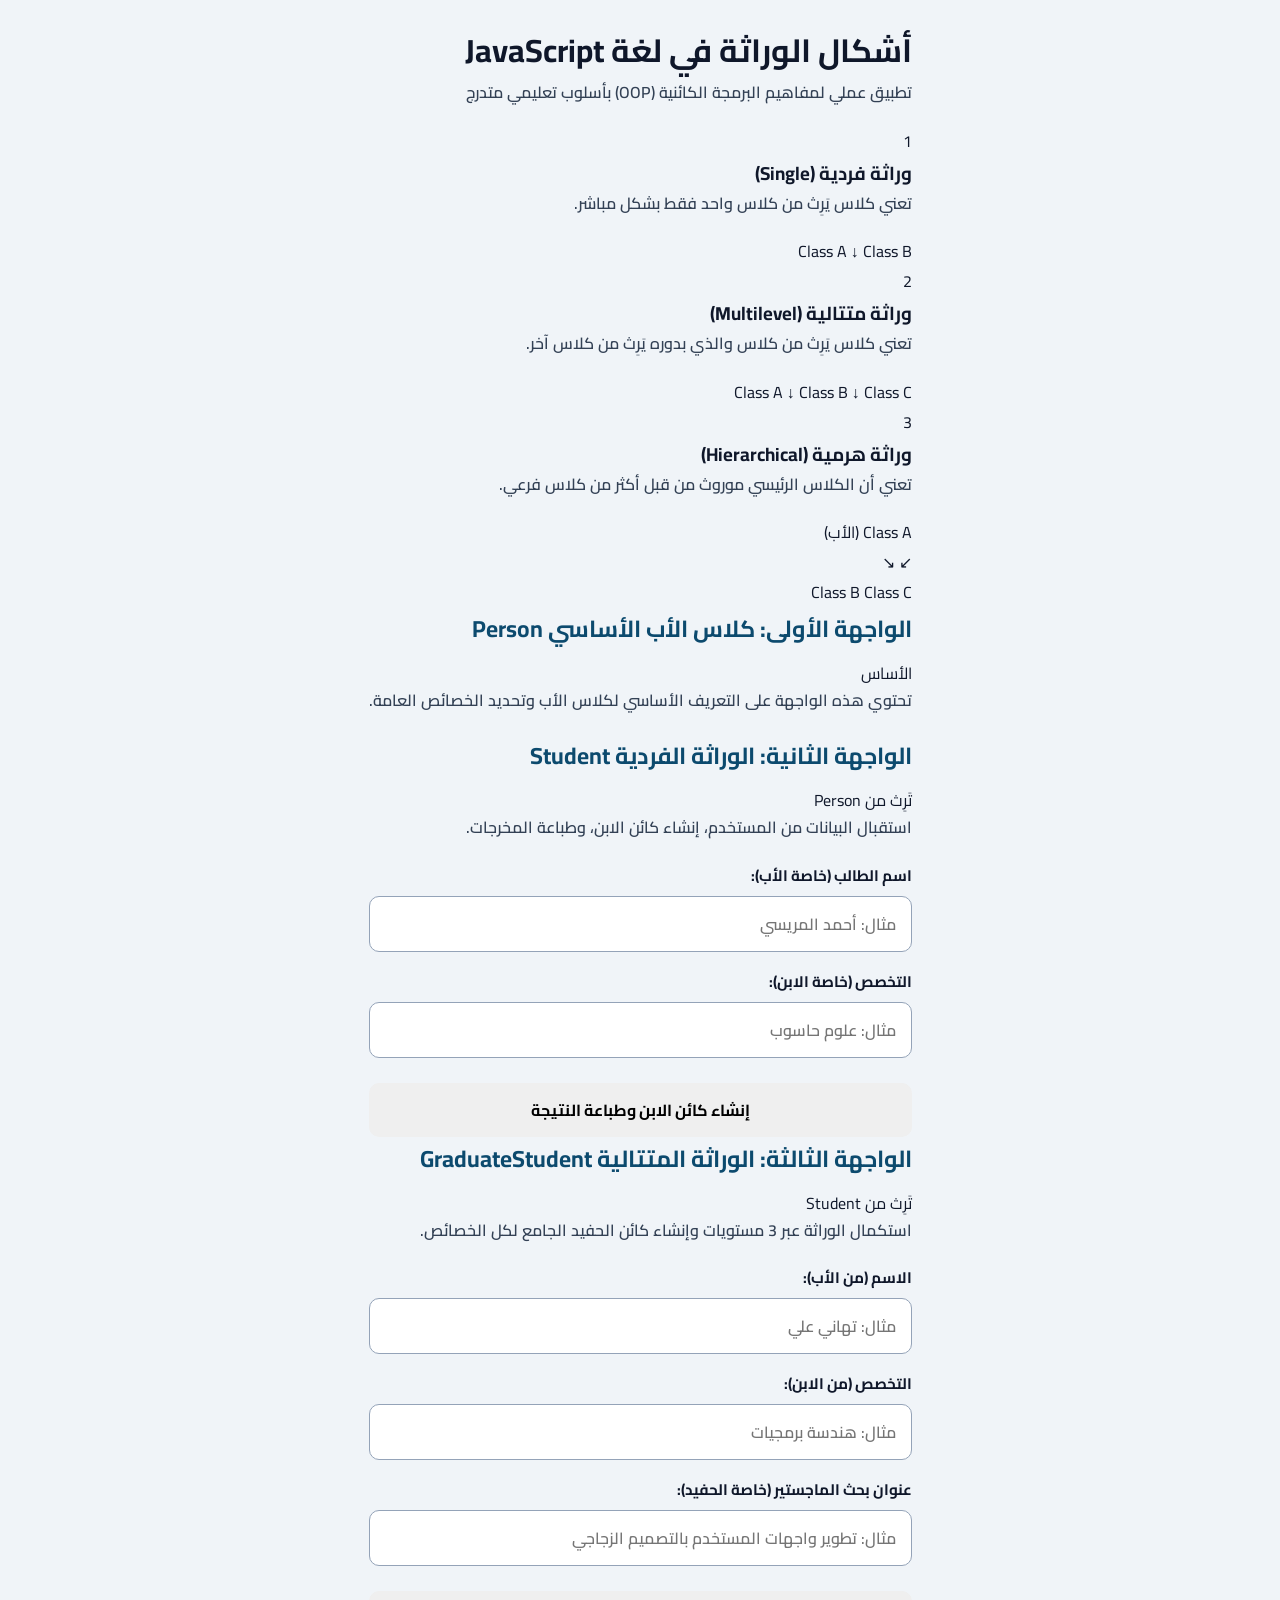
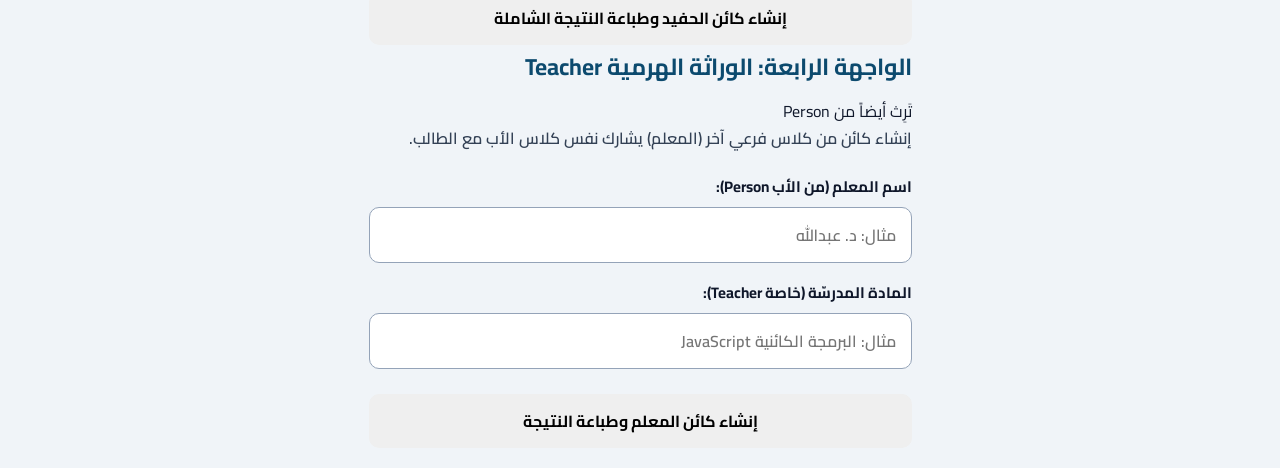
==== index.html @ 17c1164f "Add files via upload" ====
<!DOCTYPE html>
<html lang="ar" dir="rtl">
<head>
    <meta charset="UTF-8">
    <meta name="viewport" content="width=device-width, initial-scale=1.0">
    <title>مفاهيم الوراثة في JavaScript - أسلوب هرمش</title>
    <link rel="stylesheet" href="style.css">
</head>
<body>

    <div class="background-decor">
        <div class="blob blob-1"></div>
        <div class="blob blob-2"></div>
        <div class="blob blob-3"></div>
    </div>

    <div class="main-container">
        
        <!-- Header -->
        <header class="header-card">
            <h1>أشكال الوراثة في لغة JavaScript</h1>
            <p>تطبيق عملي لمفاهيم البرمجة الكائنية (OOP) بأسلوب تعليمي متدرج</p>
        </header>

        <!-- قسم العناوين والتعاريف الأساسية -->
        <section class="concepts-grid">
            <div class="concept-card">
                <div class="badge">1</div>
                <h3>وراثة فردية (Single)</h3>
                <p>تعني كلاس يَرِث من كلاس واحد فقط بشكل مباشر.</p>
                <div class="tree-box">
                    <span class="node">Class A</span>
                    <span class="arrow">↓</span>
                    <span class="node highlight">Class B</span>
                </div>
            </div>

            <div class="concept-card">
                <div class="badge">2</div>
                <h3>وراثة متتالية (Multilevel)</h3>
                <p>تعني كلاس يَرِث من كلاس والذي بدوره يَرِث من كلاس آخر.</p>
                <div class="tree-box">
                    <span class="node">Class A</span>
                    <span class="arrow">↓</span>
                    <span class="node">Class B</span>
                    <span class="arrow">↓</span>
                    <span class="node highlight">Class C</span>
                </div>
            </div>

            <div class="concept-card">
                <div class="badge">3</div>
                <h3>وراثة هرمية (Hierarchical)</h3>
                <p>تعني أن الكلاس الرئيسي موروث من قبل أكثر من كلاس فرعي.</p>
                <div class="tree-box">
                    <span class="node">Class A (الأب)</span>
                    <div class="branch">
                        <span>↙</span>
                        <span>↘</span>
                    </div>
                    <div class="horizontal-nodes">
                        <span class="node highlight">Class B</span>
                        <span class="node highlight">Class C</span>
                    </div>
                </div>
            </div>
        </section>

        <!-- التطبيق العملي التفاعلي -->
        <section class="interactive-section">
            
            <!-- الواجهة 1: كلاس الأب -->
            <div class="glass-card level-1">
                <div class="card-header">
                    <h2>الواجهة الأولى: كلاس الأب الأساسي <code>Person</code></h2>
                    <span class="tag">الأساس</span>
                </div>
                <p>تحتوي هذه الواجهة على التعريف الأساسي لكلاس الأب وتحديد الخصائص العامة.</p>
            </div>

            <!-- الواجهة 2: الوراثة الفردية وكلاس الابن -->
            <div class="glass-card level-2">
                <div class="card-header">
                    <h2>الواجهة الثانية: الوراثة الفردية <code>Student</code></h2>
                    <span class="tag">تَرِث من Person</span>
                </div>
                <p>استقبال البيانات من المستخدم، إنشاء كائن الابن، وطباعة المخرجات.</p>

                <div class="form-grid">
                    <div class="form-group">
                        <label>اسم الطالب (خاصة الأب):</label>
                        <input type="text" id="singleName" placeholder="مثال: أحمد المريسي">
                    </div>
                    <div class="form-group">
                        <label>التخصص (خاصة الابن):</label>
                        <input type="text" id="singleMajor" placeholder="مثال: علوم حاسوب">
                    </div>
                </div>

                <button class="btn btn-purple" onclick="runSingleInheritance()">إنشاء كائن الابن وطباعة النتيجة</button>
                <div id="outputSingle" class="output-box"></div>
            </div>

            <!-- الواجهة 3: الوراثة المتتالية (الحفيد) -->
            <div class="glass-card level-3">
                <div class="card-header">
                    <h2>الواجهة الثالثة: الوراثة المتتالية <code>GraduateStudent</code></h2>
                    <span class="tag">تَرِث من Student</span>
                </div>
                <p>استكمال الوراثة عبر 3 مستويات وإنشاء كائن الحفيد الجامع لكل الخصائص.</p>

                <div class="form-grid">
                    <div class="form-group">
                        <label>الاسم (من الأب):</label>
                        <input type="text" id="multiName" placeholder="مثال: تهاني علي">
                    </div>
                    <div class="form-group">
                        <label>التخصص (من الابن):</label>
                        <input type="text" id="multiMajor" placeholder="مثال: هندسة برمجيات">
                    </div>
                    <div class="form-group full-width">
                        <label>عنوان بحث الماجستير (خاصة الحفيد):</label>
                        <input type="text" id="multiThesis" placeholder="مثال: تطوير واجهات المستخدم بالتصميم الزجاجي">
                    </div>
                </div>

                <button class="btn btn-mauve" onclick="runMultilevelInheritance()">إنشاء كائن الحفيد وطباعة النتيجة الشاملة</button>
                <div id="outputMulti" class="output-box"></div>
            </div>

            <!-- الواجهة 4: الوراثة الهرمية -->
            <div class="glass-card level-hierarchical">
                <div class="card-header">
                    <h2>الواجهة الرابعة: الوراثة الهرمية <code>Teacher</code></h2>
                    <span class="tag">تَرِث أيضاً من Person</span>
                </div>
                <p>إنشاء كائن من كلاس فرعي آخر (المعلم) يشارك نفس كلاس الأب مع الطالب.</p>

                <div class="form-grid">
                    <div class="form-group">
                        <label>اسم المعلم (من الأب Person):</label>
                        <input type="text" id="teacherName" placeholder="مثال: د. عبدالله">
                    </div>
                    <div class="form-group">
                        <label>المادة المدرسّة (خاصة Teacher):</label>
                        <input type="text" id="teacherSubject" placeholder="مثال: البرمجة الكائنية JavaScript">
                    </div>
                </div>

                <button class="btn btn-dark-purple" onclick="runHierarchicalInheritance()">إنشاء كائن المعلم وطباعة النتيجة</button>
                <div id="outputTeacher" class="output-box"></div>
            </div>

        </section>

    </div>

    <script src="script.js"></script>
</body>
</html>
---- style.css ----
/* ===================================================
   تنسيق الخطوط الواضحة والأسود الداكن مع الأزرق الزجاجي
   =================================================== */
@import url('https://fonts.googleapis.com/css2?family=Cairo:wght@400;600;700&display=swap');

:root {
    --bg-main: #f0f4f8;                   
    --card-bg: rgba(255, 255, 255, 0.92);  
    --card-border: rgba(255, 255, 255, 1);
    
    /* تم تغيير لون النص الأساسي إلى الأسود الداكن المريح والواضح جداً */
    --text-primary: #0f172a;              
    --text-secondary: #334155;            
    
    --blue-light: #e0f2fe;                
    --blue-medium: #38bdf8;               
    --blue-deep: #0369a1;                 
    --blue-border-dark: #0284c7;          
    --blue-soft: #f0f9ff;                 
    --error-color: #dc2626;
    
    --shadow-soft: 0 12px 35px rgba(2, 132, 199, 0.1);
}

* {
    box-sizing: border-box;
    /* تعيين خط عربي أنيق وواضح (Cairo) لجميع النصوص والمكتوبات */
    font-family: 'Cairo', 'Segoe UI', Tahoma, Geneva, Verdana, sans-serif;
    margin: 0;
    padding: 0;
}

body {
    background-color: var(--bg-main);
    color: var(--text-primary);
    display: flex;
    justify-content: center;
    align-items: center;
    min-height: 100vh;
    direction: rtl;
    padding: 20px;
}

.card {
    background: var(--card-bg);
    backdrop-filter: blur(16px);
    -webkit-backdrop-filter: blur(16px);
    border: 1px solid var(--card-border);
    border-radius: 20px;
    padding: 35px;
    width: 100%;
    max-width: 550px;
    box-shadow: var(--shadow-soft);
    animation: fadeIn 0.4s ease-in-out;
}

@keyframes fadeIn {
    from { opacity: 0; transform: translateY(10px); }
    to { opacity: 1; transform: translateY(0); }
}

/* الحواف الجانبية باللون الأزرق الغامق */
.page-1-card { border-right: 6px solid #0f172a; }
.page-2-card { border-right: 6px solid #0284c7; }
.page-3-card { border-right: 6px solid #0369a1; }

h2 {
    color: #0c4a6e;
    font-size: 1.45rem;
    font-weight: 700;
    margin-bottom: 8px;
}

p {
    color: var(--text-secondary);
    font-size: 1rem;
    font-weight: 600;
    margin-bottom: 20px;
    line-height: 1.6;
}

label {
    display: block;
    margin-bottom: 6px;
    font-size: 0.95rem;
    font-weight: 700;
    color: var(--text-primary); /* أسود داكن واضح */
}

input[type="text"], select {
    width: 100%;
    padding: 12px 15px;
    background: #ffffff;
    border: 1px solid #94a3b8;
    border-radius: 10px;
    font-size: 1rem;
    font-weight: 600;
    color: #0f172a; /* الكتابة داخل الخانات بالأسود الداكن */
    outline: none;
    transition: all 0.2s ease;
    margin-bottom: 15px;
}

input[type="text"]:focus, select:focus {
    border-color: var(--blue-border-dark);
    box-shadow: 0 0 0 3px rgba(2, 132, 199, 0.2);
}

.error-message {
    color: var(--error-color);
    font-size: 0.85rem;
    font-weight: 700;
    margin-bottom: 15px;
    display: none;
}

button {
    width: 100%;
    padding: 12px 20px;
    border: none;
    border-radius: 10px;
    font-size: 1rem;
    font-weight: 700;
    cursor: pointer;
    transition: all 0.3s ease;
    margin-top: 10px;
}

.btn-primary { background: linear-gradient(135deg, #f8fafc, #f1f5f9); color: #0f172a; border: 1px solid #cbd5e1; }
.btn-secondary { background: linear-gradient(135deg, #e0f2fe, #bae6fd); color: #0369a1; }
.btn-dark { background: linear-gradient(135deg, #38bdf8, #0284c7); color: white; }
.btn-reset { background: #e2e8f0; color: #1e293b; }

button:hover {
    opacity: 0.92;
    transform: translateY(-1px);
    box-shadow: 0 4px 12px rgba(2, 132, 199, 0.2);
}

.output {
    margin-top: 15px;
    padding: 15px;
    background: var(--blue-soft);
    border-radius: 10px;
    border-right: 4px solid var(--blue-border-dark);
    color: #0f172a; /* النصوص داخل صندوق المخرجات بالأسود الداكن الواضح */
    font-size: 0.95rem;
    font-weight: 600;
    line-height: 1.6;
    display: none;
    white-space: pre-line;
}

/* تنسيق الجدول الزجاجي */
.summary-table {
    width: 100%;
    border-collapse: collapse;
    margin-top: 15px;
    background: #ffffff;
    border-radius: 10px;
    overflow: hidden;
    font-size: 0.95rem;
}

.summary-table th, .summary-table td {
    padding: 12px;
    text-align: right;
    border-bottom: 1px solid #e2e8f0;
    color: #0f172a; /* كتابة الجدول بالأسود الداكن */
    font-weight: 600;
}

.summary-table th {
    background: var(--blue-light);
    color: #0369a1;
    font-weight: 700;
}
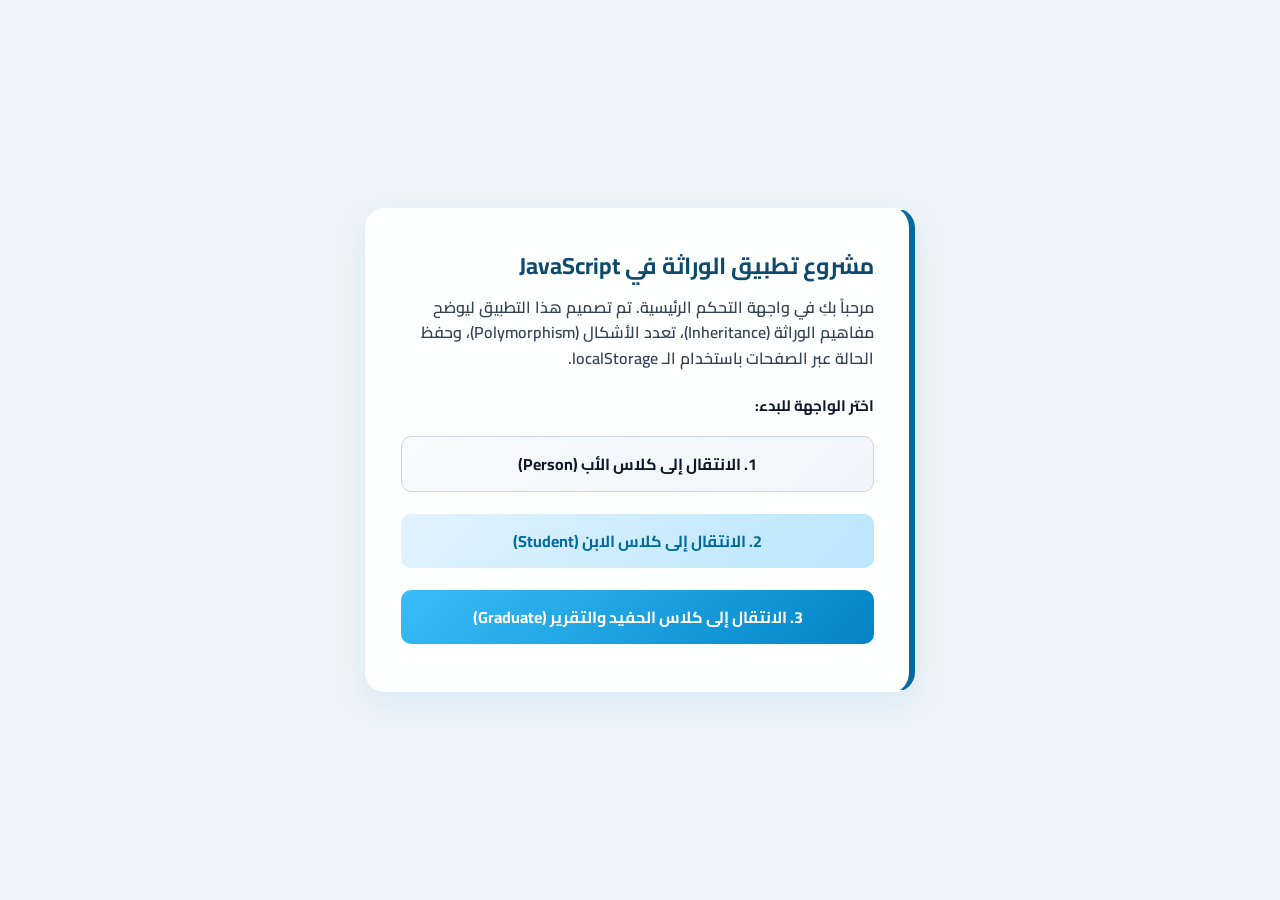
==== commit 97e3c7d9: "Add files via upload" ====
--- a/index.html
+++ b/index.html
@@ -3,158 +3,30 @@
 <head>
     <meta charset="UTF-8">
     <meta name="viewport" content="width=device-width, initial-scale=1.0">
-    <title>مفاهيم الوراثة في JavaScript - أسلوب هرمش</title>
+    <title>مشروع الوراثة البرمجية - الصفحة الرئيسية</title>
     <link rel="stylesheet" href="style.css">
+    <style>
+        .menu-btn {
+            display: block;
+            text-align: center;
+            text-decoration: none;
+            margin-bottom: 12px;
+            font-weight: 700;
+        }
+    </style>
 </head>
 <body>
 
-    <div class="background-decor">
-        <div class="blob blob-1"></div>
-        <div class="blob blob-2"></div>
-        <div class="blob blob-3"></div>
-    </div>
+<div class="card page-1-card" style="border-right-color: #0369a1;">
+    <h2>مشروع تطبيق الوراثة في JavaScript</h2>
+    <p>مرحباً بكِ في واجهة التحكم الرئيسية. تم تصميم هذا التطبيق ليوضح مفاهيم الوراثة (Inheritance)، تعدد الأشكال (Polymorphism)، وحفظ الحالة عبر الصفحات باستخدام الـ localStorage.</p>
+    
+    <label>اختر الواجهة للبدء:</label>
+    
+    <a href="page1.html" class="menu-btn"><button class="btn-primary">1. الانتقال إلى كلاس الأب (Person)</button></a>
+    <a href="page2.html" class="menu-btn"><button class="btn-secondary">2. الانتقال إلى كلاس الابن (Student)</button></a>
+    <a href="page3.html" class="menu-btn"><button class="btn-dark">3. الانتقال إلى كلاس الحفيد والتقرير (Graduate)</button></a>
+</div>
 
-    <div class="main-container">
-        
-        <!-- Header -->
-        <header class="header-card">
-            <h1>أشكال الوراثة في لغة JavaScript</h1>
-            <p>تطبيق عملي لمفاهيم البرمجة الكائنية (OOP) بأسلوب تعليمي متدرج</p>
-        </header>
-
-        <!-- قسم العناوين والتعاريف الأساسية -->
-        <section class="concepts-grid">
-            <div class="concept-card">
-                <div class="badge">1</div>
-                <h3>وراثة فردية (Single)</h3>
-                <p>تعني كلاس يَرِث من كلاس واحد فقط بشكل مباشر.</p>
-                <div class="tree-box">
-                    <span class="node">Class A</span>
-                    <span class="arrow">↓</span>
-                    <span class="node highlight">Class B</span>
-                </div>
-            </div>
-
-            <div class="concept-card">
-                <div class="badge">2</div>
-                <h3>وراثة متتالية (Multilevel)</h3>
-                <p>تعني كلاس يَرِث من كلاس والذي بدوره يَرِث من كلاس آخر.</p>
-                <div class="tree-box">
-                    <span class="node">Class A</span>
-                    <span class="arrow">↓</span>
-                    <span class="node">Class B</span>
-                    <span class="arrow">↓</span>
-                    <span class="node highlight">Class C</span>
-                </div>
-            </div>
-
-            <div class="concept-card">
-                <div class="badge">3</div>
-                <h3>وراثة هرمية (Hierarchical)</h3>
-                <p>تعني أن الكلاس الرئيسي موروث من قبل أكثر من كلاس فرعي.</p>
-                <div class="tree-box">
-                    <span class="node">Class A (الأب)</span>
-                    <div class="branch">
-                        <span>↙</span>
-                        <span>↘</span>
-                    </div>
-                    <div class="horizontal-nodes">
-                        <span class="node highlight">Class B</span>
-                        <span class="node highlight">Class C</span>
-                    </div>
-                </div>
-            </div>
-        </section>
-
-        <!-- التطبيق العملي التفاعلي -->
-        <section class="interactive-section">
-            
-            <!-- الواجهة 1: كلاس الأب -->
-            <div class="glass-card level-1">
-                <div class="card-header">
-                    <h2>الواجهة الأولى: كلاس الأب الأساسي <code>Person</code></h2>
-                    <span class="tag">الأساس</span>
-                </div>
-                <p>تحتوي هذه الواجهة على التعريف الأساسي لكلاس الأب وتحديد الخصائص العامة.</p>
-            </div>
-
-            <!-- الواجهة 2: الوراثة الفردية وكلاس الابن -->
-            <div class="glass-card level-2">
-                <div class="card-header">
-                    <h2>الواجهة الثانية: الوراثة الفردية <code>Student</code></h2>
-                    <span class="tag">تَرِث من Person</span>
-                </div>
-                <p>استقبال البيانات من المستخدم، إنشاء كائن الابن، وطباعة المخرجات.</p>
-
-                <div class="form-grid">
-                    <div class="form-group">
-                        <label>اسم الطالب (خاصة الأب):</label>
-                        <input type="text" id="singleName" placeholder="مثال: أحمد المريسي">
-                    </div>
-                    <div class="form-group">
-                        <label>التخصص (خاصة الابن):</label>
-                        <input type="text" id="singleMajor" placeholder="مثال: علوم حاسوب">
-                    </div>
-                </div>
-
-                <button class="btn btn-purple" onclick="runSingleInheritance()">إنشاء كائن الابن وطباعة النتيجة</button>
-                <div id="outputSingle" class="output-box"></div>
-            </div>
-
-            <!-- الواجهة 3: الوراثة المتتالية (الحفيد) -->
-            <div class="glass-card level-3">
-                <div class="card-header">
-                    <h2>الواجهة الثالثة: الوراثة المتتالية <code>GraduateStudent</code></h2>
-                    <span class="tag">تَرِث من Student</span>
-                </div>
-                <p>استكمال الوراثة عبر 3 مستويات وإنشاء كائن الحفيد الجامع لكل الخصائص.</p>
-
-                <div class="form-grid">
-                    <div class="form-group">
-                        <label>الاسم (من الأب):</label>
-                        <input type="text" id="multiName" placeholder="مثال: تهاني علي">
-                    </div>
-                    <div class="form-group">
-                        <label>التخصص (من الابن):</label>
-                        <input type="text" id="multiMajor" placeholder="مثال: هندسة برمجيات">
-                    </div>
-                    <div class="form-group full-width">
-                        <label>عنوان بحث الماجستير (خاصة الحفيد):</label>
-                        <input type="text" id="multiThesis" placeholder="مثال: تطوير واجهات المستخدم بالتصميم الزجاجي">
-                    </div>
-                </div>
-
-                <button class="btn btn-mauve" onclick="runMultilevelInheritance()">إنشاء كائن الحفيد وطباعة النتيجة الشاملة</button>
-                <div id="outputMulti" class="output-box"></div>
-            </div>
-
-            <!-- الواجهة 4: الوراثة الهرمية -->
-            <div class="glass-card level-hierarchical">
-                <div class="card-header">
-                    <h2>الواجهة الرابعة: الوراثة الهرمية <code>Teacher</code></h2>
-                    <span class="tag">تَرِث أيضاً من Person</span>
-                </div>
-                <p>إنشاء كائن من كلاس فرعي آخر (المعلم) يشارك نفس كلاس الأب مع الطالب.</p>
-
-                <div class="form-grid">
-                    <div class="form-group">
-                        <label>اسم المعلم (من الأب Person):</label>
-                        <input type="text" id="teacherName" placeholder="مثال: د. عبدالله">
-                    </div>
-                    <div class="form-group">
-                        <label>المادة المدرسّة (خاصة Teacher):</label>
-                        <input type="text" id="teacherSubject" placeholder="مثال: البرمجة الكائنية JavaScript">
-                    </div>
-                </div>
-
-                <button class="btn btn-dark-purple" onclick="runHierarchicalInheritance()">إنشاء كائن المعلم وطباعة النتيجة</button>
-                <div id="outputTeacher" class="output-box"></div>
-            </div>
-
-        </section>
-
-    </div>
-
-    <script src="script.js"></script>
 </body>
 </html>
